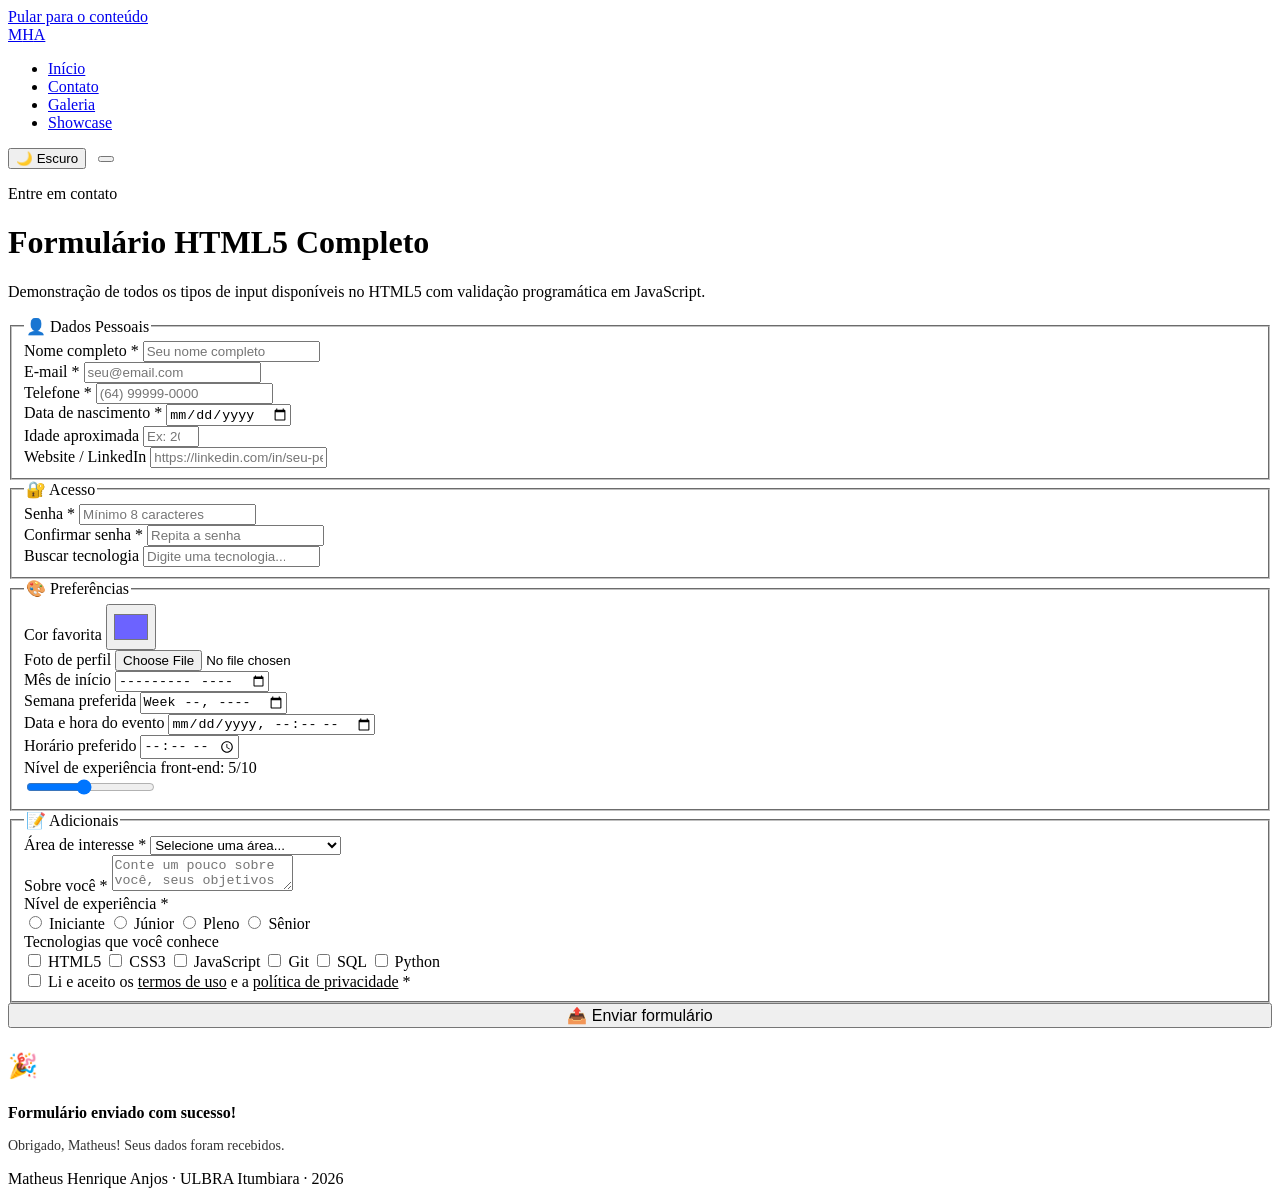
==== formulario.html @ 45758ece "Add files via upload" ====
<!DOCTYPE html>
<html lang="pt-BR">
<head>
  <meta charset="UTF-8">
  <meta name="viewport" content="width=device-width, initial-scale=1.0">
  <meta name="description" content="Formulário de contato completo — Portfólio Matheus Henrique Anjos.">
  <meta name="keywords" content="formulário, contato, HTML5, inputs, validação">
  <meta name="author" content="Matheus Henrique Anjos">
  <meta property="og:title" content="Formulário — Matheus Henrique Anjos">
  <meta property="og:description" content="Formulário HTML5 com todos os tipos de input e validação JavaScript.">
  <meta property="og:type" content="website">
  <title>Formulário — Matheus Henrique Anjos</title>
  <link rel="stylesheet" href="css/style.css">
</head>
<body>
  <a href="#main-content" class="skip-link">Pular para o conteúdo</a>

  <header>
    <nav aria-label="Navegação principal">
      <a href="index.html" class="nav-brand">M<span>H</span>A</a>
      <ul class="nav-links" role="list">
        <li><a href="index.html">Início</a></li>
        <li><a href="formulario.html">Contato</a></li>
        <li><a href="galeria.html">Galeria</a></li>
        <li><a href="showcase.html">Showcase</a></li>
      </ul>
      <div style="display:flex;gap:.75rem;align-items:center">
        <button class="theme-toggle" aria-label="Alternar tema">🌙 Escuro</button>
        <button class="nav-toggle" aria-label="Abrir menu" aria-expanded="false">
          <span></span><span></span><span></span>
        </button>
      </div>
    </nav>
  </header>

  <main id="main-content">
    <div class="section">
      <div class="section-header">
        <p class="section-tag">Entre em contato</p>
        <h1 class="section-title">Formulário HTML5 Completo</h1>
        <p style="color:var(--clr-muted);margin-top:.75rem">Demonstração de todos os tipos de input disponíveis no HTML5 com validação programática em JavaScript.</p>
      </div>

      <div class="form-wrapper">
        <!-- novalidate: desativa validação nativa; toda validação é feita via JS -->
        <form id="form-portfolio" novalidate aria-label="Formulário de cadastro completo">
          <input type="hidden" name="origem" value="portfolio-matheus-henrique">

          <!-- ── FIELDSET 1: DADOS PESSOAIS ─────────────── -->
          <fieldset>
            <legend>👤 Dados Pessoais</legend>

            <div class="form-group">
              <label for="nome">Nome completo *</label>
              <input type="text" id="nome" name="nome" placeholder="Seu nome completo"
                     required minlength="3" maxlength="80"
                     autocomplete="name" aria-required="true"
                     aria-describedby="nome-error">
              <span class="error-msg" id="nome-error" role="alert"></span>
            </div>

            <div class="form-row">
              <div class="form-group">
                <label for="email">E-mail *</label>
                <input type="email" id="email" name="email" placeholder="seu@email.com"
                       required autocomplete="email" aria-required="true"
                       aria-describedby="email-error">
                <span class="error-msg" id="email-error" role="alert"></span>
              </div>
              <div class="form-group">
                <label for="tel">Telefone *</label>
                <input type="tel" id="tel" name="tel" placeholder="(64) 99999-0000"
                       required pattern="\(\d{2}\)\s9\d{4}-\d{4}"
                       autocomplete="tel" aria-required="true"
                       aria-describedby="tel-error">
                <span class="error-msg" id="tel-error" role="alert"></span>
              </div>
            </div>

            <div class="form-row">
              <div class="form-group">
                <label for="data-nasc">Data de nascimento *</label>
                <input type="date" id="data-nasc" name="data-nasc"
                       required min="1900-01-01"
                       autocomplete="bday" aria-required="true"
                       aria-describedby="data-nasc-error">
                <span class="error-msg" id="data-nasc-error" role="alert"></span>
              </div>
              <div class="form-group">
                <label for="idade">Idade aproximada</label>
                <input type="number" id="idade" name="idade"
                       min="16" max="120" step="1" placeholder="Ex: 20"
                       aria-describedby="idade-error">
                <span class="error-msg" id="idade-error" role="alert"></span>
              </div>
            </div>

            <div class="form-group">
              <label for="website">Website / LinkedIn</label>
              <input type="url" id="website" name="website"
                     placeholder="https://linkedin.com/in/seu-perfil"
                     autocomplete="url">
            </div>
          </fieldset>

          <!-- ── FIELDSET 2: ACESSO ─────────────────────── -->
          <fieldset>
            <legend>🔐 Acesso</legend>

            <div class="form-row">
              <div class="form-group">
                <label for="senha">Senha *</label>
                <input type="password" id="senha" name="senha"
                       required minlength="8"
                       autocomplete="new-password" aria-required="true"
                       aria-describedby="senha-error"
                       placeholder="Mínimo 8 caracteres">
                <span class="error-msg" id="senha-error" role="alert"></span>
              </div>
              <div class="form-group">
                <label for="senha-conf">Confirmar senha *</label>
                <input type="password" id="senha-conf" name="senha-conf"
                       required minlength="8"
                       autocomplete="new-password" aria-required="true"
                       aria-describedby="senha-conf-error"
                       placeholder="Repita a senha">
                <span class="error-msg" id="senha-conf-error" role="alert"></span>
              </div>
            </div>

            <div class="form-group">
              <label for="busca">Buscar tecnologia</label>
              <input type="search" id="busca" name="busca"
                     list="tech-list" placeholder="Digite uma tecnologia...">
              <datalist id="tech-list">
                <option value="HTML5">
                <option value="CSS3">
                <option value="JavaScript">
                <option value="TypeScript">
                <option value="React">
                <option value="Vue.js">
                <option value="Node.js">
                <option value="Python">
              </datalist>
            </div>
          </fieldset>

          <!-- ── FIELDSET 3: PREFERÊNCIAS ──────────────── -->
          <fieldset>
            <legend>🎨 Preferências</legend>

            <div class="form-row">
              <div class="form-group">
                <label for="cor-favorita">Cor favorita</label>
                <input type="color" id="cor-favorita" name="cor-favorita"
                       value="#6c63ff" style="height:46px;padding:.3rem">
              </div>
              <div class="form-group">
                <label for="foto">Foto de perfil</label>
                <input type="file" id="foto" name="foto"
                       accept="image/jpeg,image/png,image/webp,image/gif">
              </div>
            </div>

            <div class="form-row">
              <div class="form-group">
                <label for="mes-inicio">Mês de início</label>
                <input type="month" id="mes-inicio" name="mes-inicio">
              </div>
              <div class="form-group">
                <label for="semana">Semana preferida</label>
                <input type="week" id="semana" name="semana">
              </div>
            </div>

            <div class="form-row">
              <div class="form-group">
                <label for="evento">Data e hora do evento</label>
                <input type="datetime-local" id="evento" name="evento">
              </div>
              <div class="form-group">
                <label for="horario">Horário preferido</label>
                <input type="time" id="horario" name="horario">
              </div>
            </div>

            <div class="form-group">
              <label for="experiencia-range">Nível de experiência front-end: <output id="range-out">5</output>/10</label>
              <div class="range-wrapper">
                <input type="range" id="experiencia-range" name="experiencia-range"
                       min="1" max="10" step="1" value="5"
                       oninput="document.getElementById('range-out').value=this.value"
                       aria-label="Nível de experiência de 1 a 10">
                <output id="range-out2" style="display:none"></output>
              </div>
            </div>
          </fieldset>

          <!-- ── FIELDSET 4: ADICIONAIS ─────────────────── -->
          <fieldset>
            <legend>📝 Adicionais</legend>

            <div class="form-group">
              <label for="area">Área de interesse *</label>
              <select id="area" name="area" required>
                <option value="">Selecione uma área...</option>
                <optgroup label="Desenvolvimento">
                  <option value="front-end">Front-End</option>
                  <option value="back-end">Back-End</option>
                  <option value="fullstack">Full-Stack</option>
                </optgroup>
                <optgroup label="Outros">
                  <option value="mobile">Mobile</option>
                  <option value="dados">Dados & BI</option>
                  <option value="seguranca">Segurança da Informação</option>
                </optgroup>
              </select>
            </div>

            <div class="form-group">
              <label for="bio">Sobre você *</label>
              <textarea id="bio" name="bio"
                        required minlength="20" maxlength="600"
                        placeholder="Conte um pouco sobre você, seus objetivos e experiências (mínimo 20 caracteres)..."
                        aria-required="true" aria-describedby="bio-error"></textarea>
              <span class="error-msg" id="bio-error" role="alert"></span>
            </div>

            <div class="form-group">
              <label>Nível de experiência *</label>
              <div class="checkbox-group" role="radiogroup" aria-required="true">
                <label class="checkbox-label">
                  <input type="radio" name="nivel" value="iniciante" required> Iniciante
                </label>
                <label class="checkbox-label">
                  <input type="radio" name="nivel" value="junior"> Júnior
                </label>
                <label class="checkbox-label">
                  <input type="radio" name="nivel" value="pleno"> Pleno
                </label>
                <label class="checkbox-label">
                  <input type="radio" name="nivel" value="senior"> Sênior
                </label>
              </div>
              <span class="error-msg" id="nivel-error" role="alert"></span>
            </div>

            <div class="form-group">
              <label>Tecnologias que você conhece</label>
              <div class="checkbox-group">
                <label class="checkbox-label"><input type="checkbox" name="tech" value="html"> HTML5</label>
                <label class="checkbox-label"><input type="checkbox" name="tech" value="css"> CSS3</label>
                <label class="checkbox-label"><input type="checkbox" name="tech" value="js"> JavaScript</label>
                <label class="checkbox-label"><input type="checkbox" name="tech" value="git"> Git</label>
                <label class="checkbox-label"><input type="checkbox" name="tech" value="sql"> SQL</label>
                <label class="checkbox-label"><input type="checkbox" name="tech" value="python"> Python</label>
              </div>
            </div>

            <div class="form-group">
              <label class="checkbox-label" style="align-items:flex-start;gap:.75rem;cursor:pointer">
                <input type="checkbox" id="termos" name="termos" required aria-required="true">
                <span>Li e aceito os <a href="#" style="color:var(--clr-primary)">termos de uso</a> e a <a href="#" style="color:var(--clr-primary)">política de privacidade</a> *</span>
              </label>
              <span class="error-msg" id="termos-error" role="alert"></span>
            </div>
          </fieldset>

          <button type="submit" class="btn btn-primary" style="width:100%;justify-content:center;font-size:1rem">
            📤 Enviar formulário
          </button>
        </form>

        <div class="success-msg" id="success-msg" role="status" aria-live="polite">
          <p style="font-size:1.5rem">🎉</p>
          <p><strong>Formulário enviado com sucesso!</strong></p>
          <p style="font-size:.875rem;margin-top:.5rem;opacity:.8">Obrigado, Matheus! Seus dados foram recebidos.</p>
        </div>
      </div>
    </div>
  </main>

  <footer>
    <p>Matheus Henrique Anjos · ULBRA Itumbiara · <time datetime="2026">2026</time></p>
  </footer>

  <script src="js/scripts.js"></script>
</body>
</html>
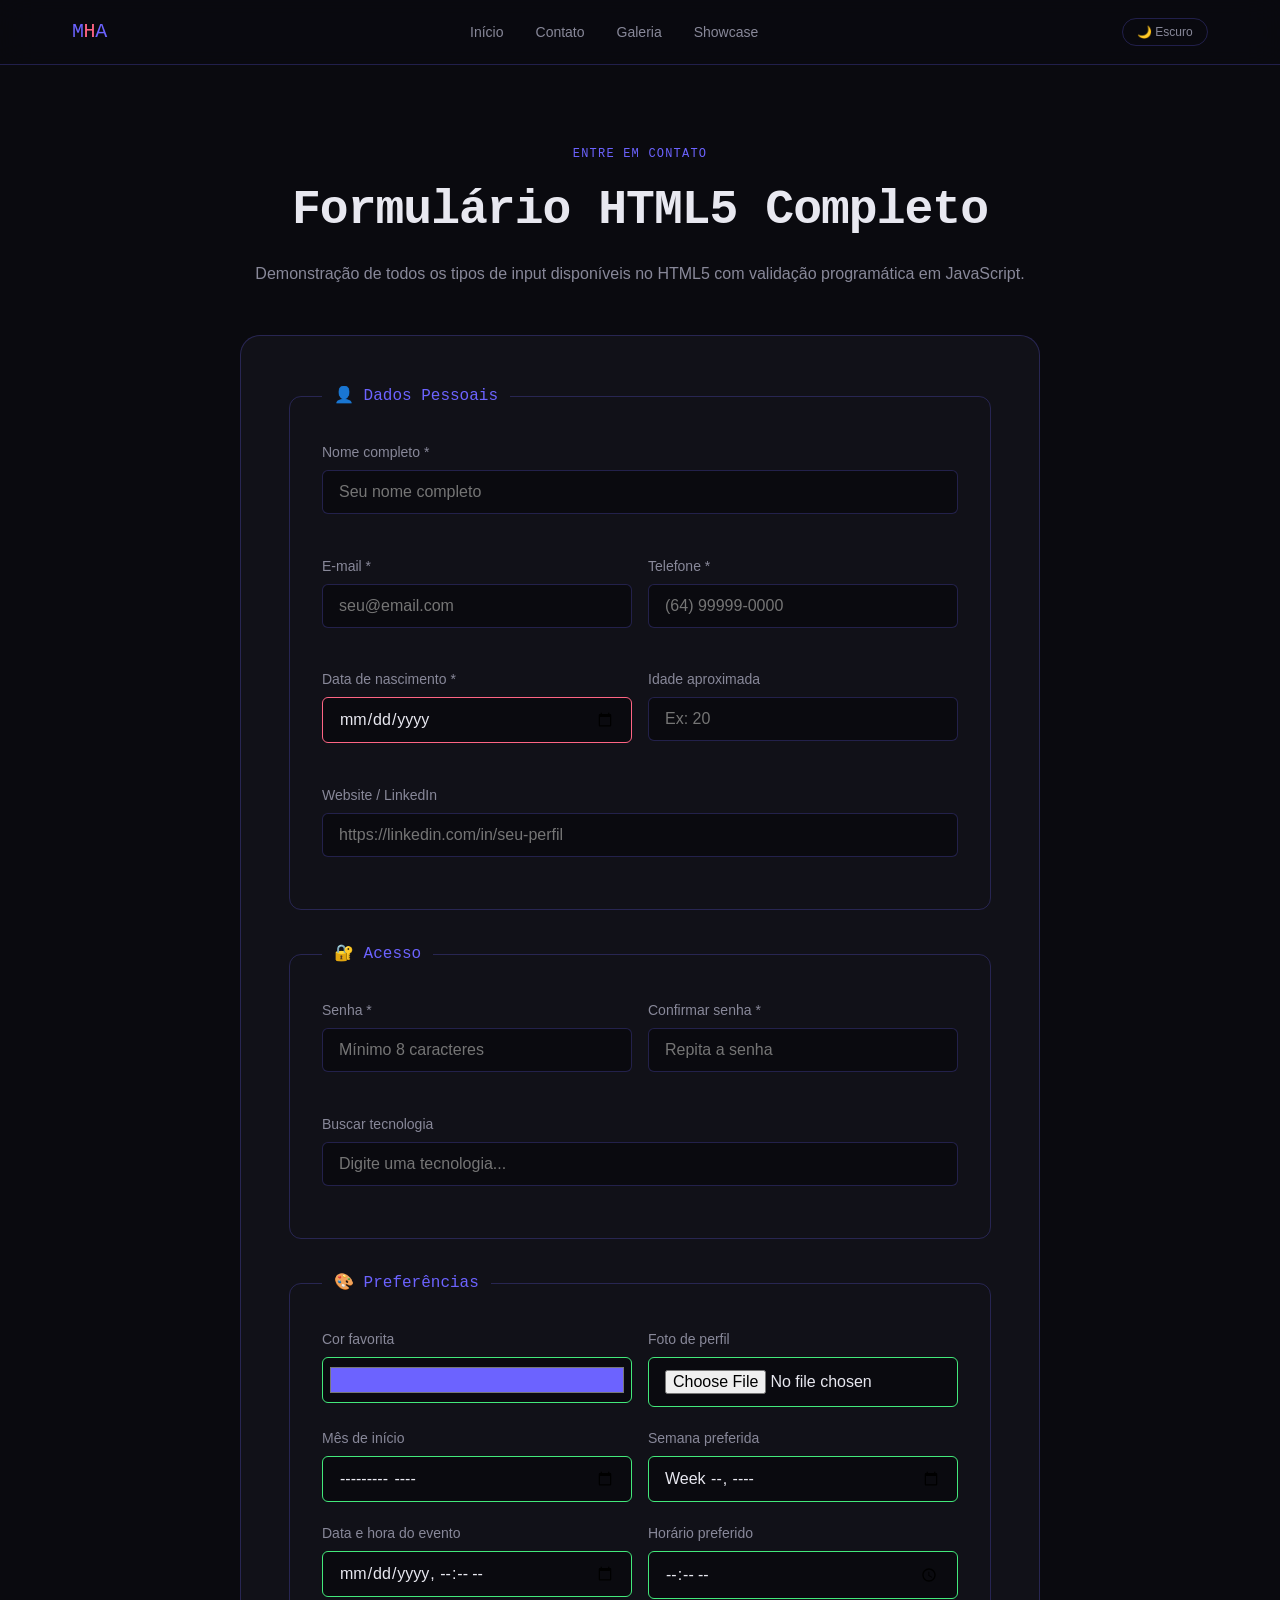
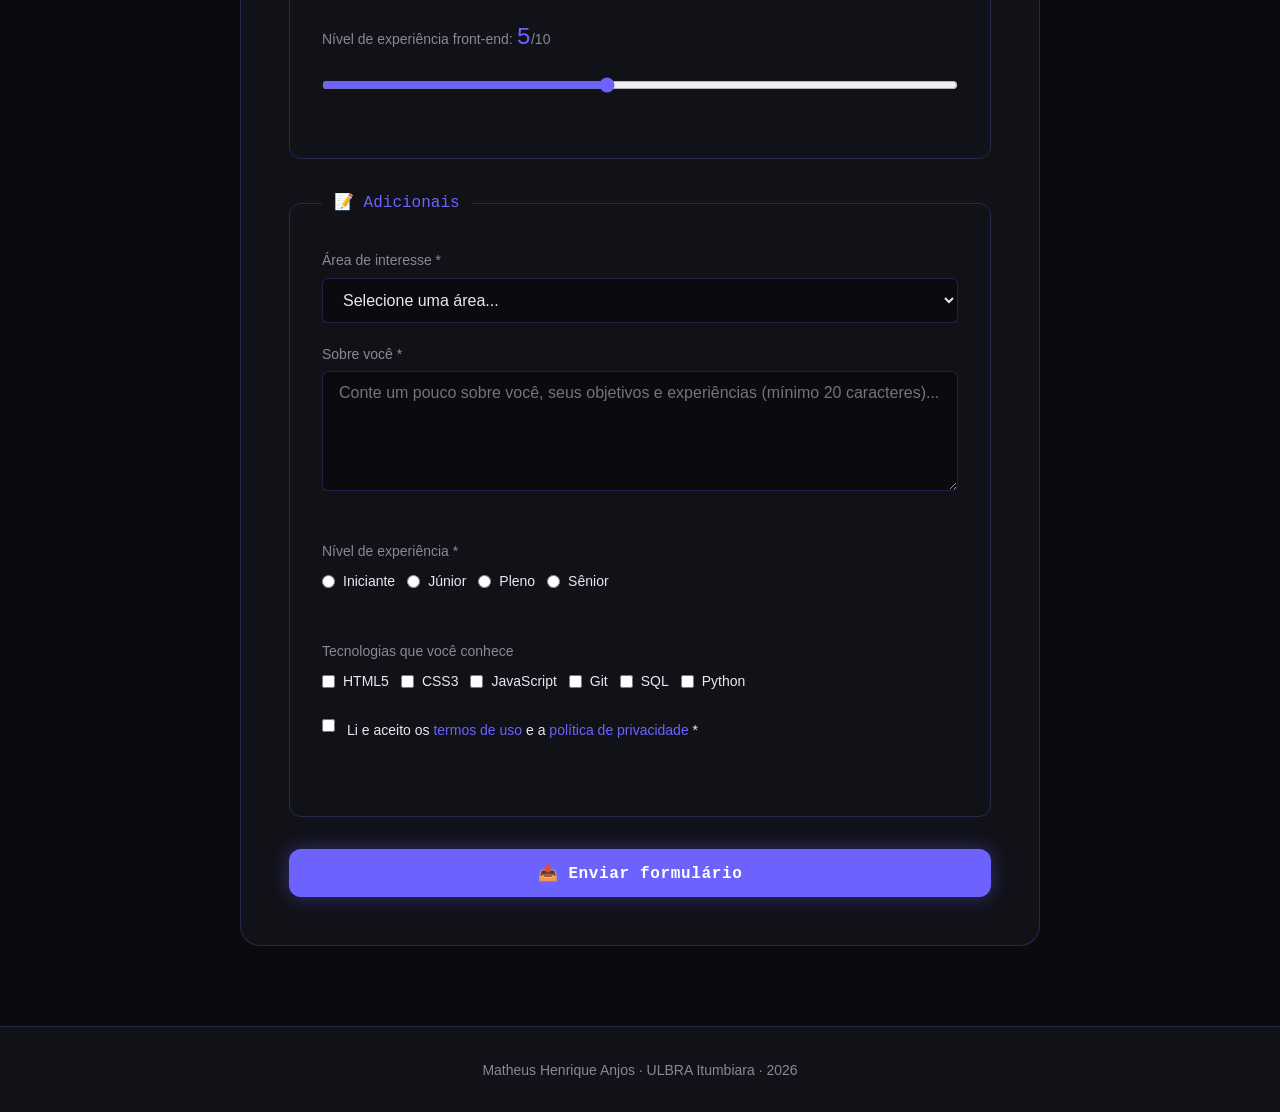
==== commit 151e69be: "Update formulario.html" ====
--- a/formulario.html
+++ b/formulario.html
@@ -10,7 +10,7 @@
   <meta property="og:description" content="Formulário HTML5 com todos os tipos de input e validação JavaScript.">
   <meta property="og:type" content="website">
   <title>Formulário — Matheus Henrique Anjos</title>
-  <link rel="stylesheet" href="css/style.css">
+  <link rel="stylesheet" href="style.css">
 </head>
 <body>
   <a href="#main-content" class="skip-link">Pular para o conteúdo</a>
@@ -286,4 +286,4 @@
 
   <script src="js/scripts.js"></script>
 </body>
-</html>+</html>
--- a/style.css
+++ b/style.css
@@ -0,0 +1,552 @@
+/* ==========================================================
+   MATHEUS HENRIQUE ANJOS
+   Portfólio · HTML5 Front-End · ULBRA Itumbiara
+   ========================================================== */
+
+/* ── RESET ─────────────────────────────────────── */
+
+*,
+*::before,
+*::after {
+  box-sizing: border-box;
+  margin: 0;
+  padding: 0;
+}
+
+html {
+  scroll-behavior: smooth;
+}
+
+img {
+  max-width: 100%;
+  display: block;
+}
+
+a {
+  text-decoration: none;
+  color: inherit;
+}
+
+/* ── VARIÁVEIS CSS (12+) ────────────────────────── */
+
+:root {
+  --clr-bg: #0a0a0f;
+  --clr-surface: #111118;
+  --clr-surface2: #1a1a26;
+  --clr-primary: #6c63ff;
+  --clr-secondary: #ff6584;
+  --clr-accent: #43e97b;
+  --clr-text: #e8e8f0;
+  --clr-muted: #888899;
+  --clr-border: rgba(108,99,255,0.25);
+  --font-display: 'Space Mono', monospace;
+  --font-body: 'DM Sans', sans-serif;
+  --fs-xs: 0.75rem;
+  --fs-sm: 0.875rem;
+  --fs-base: 1rem;
+  --fs-lg: 1.25rem;
+  --fs-xl: 1.5rem;
+  --fs-2xl: 2rem;
+  --fs-3xl: 3rem;
+  --fs-4xl: 4.5rem;
+  --shadow-sm: 0 2px 8px rgba(0,0,0,.4);
+  --shadow-md: 0 8px 32px rgba(0,0,0,.5);
+  --shadow-glow: 0 0 40px rgba(108,99,255,.35);
+  --radius-sm: 6px;
+  --radius-md: 12px;
+  --radius-lg: 20px;
+  --transition: 0.3s cubic-bezier(.4,0,.2,1);
+}
+
+/* ── GOOGLE FONTS ───────────────────────────────── */
+
+@import url('https://fonts.googleapis.com/css2?family=Space+Mono:wght@400;700&family=DM+Sans:wght@300;400;500;600&display=swap');
+
+/* ── BASE ───────────────────────────────────────── */
+
+body {
+  font-family: var(--font-body);
+  background: var(--clr-bg);
+  color: var(--clr-text);
+  line-height: 1.6;
+  min-height: 100vh;
+  overflow-x: hidden;
+}
+
+/* ── SKIP LINK ──────────────────────────────────── */
+
+.skip-link {
+  position: absolute;
+  top: -100%;
+  left: 1rem;
+  background: var(--clr-primary);
+  color: #fff;
+  padding: .5rem 1rem;
+  border-radius: 0 0 var(--radius-sm) var(--radius-sm);
+  z-index: 9999;
+  transition: top var(--transition);
+}
+
+.skip-link:focus {
+  top: 0;
+}
+
+/* ── HEADER / NAV ───────────────────────────────── */
+
+header {
+  position: sticky;
+  top: 0;
+  z-index: 100;
+  background: rgba(10,10,15,.75);
+  backdrop-filter: blur(18px) saturate(150%);
+  border-bottom: 1px solid var(--clr-border);
+}
+
+nav {
+  display: flex;
+  align-items: center;
+  justify-content: space-between;
+  max-width: 1200px;
+  margin: 0 auto;
+  padding: 1rem 2rem;
+}
+
+.nav-brand {
+  font-family: var(--font-display);
+  font-size: var(--fs-lg);
+  color: var(--clr-primary);
+  letter-spacing: -.02em;
+}
+
+.nav-brand span {
+  color: var(--clr-secondary);
+}
+
+.nav-links {
+  display: flex;
+  gap: 2rem;
+  list-style: none;
+}
+
+.nav-links a {
+  font-size: var(--fs-sm);
+  font-weight: 500;
+  color: var(--clr-muted);
+  position: relative;
+  padding-bottom: 4px;
+  transition: color var(--transition);
+}
+
+.nav-links a::after {
+  content: '';
+  position: absolute;
+  bottom: 0;
+  left: 0;
+  width: 0;
+  height: 2px;
+  background: var(--clr-primary);
+  transition: width var(--transition);
+}
+
+.nav-links a:hover {
+  color: var(--clr-text);
+}
+
+.nav-links a:hover::after,
+.nav-links a.active::after {
+  width: 100%;
+}
+
+.nav-toggle {
+  display: none;
+  flex-direction: column;
+  gap: 5px;
+  cursor: pointer;
+  background: none;
+  border: none;
+}
+
+.nav-toggle span {
+  display: block;
+  width: 24px;
+  height: 2px;
+  background: var(--clr-text);
+  border-radius: 2px;
+  transition: var(--transition);
+}
+
+.nav-toggle.open span:nth-child(1) { transform: translateY(7px) rotate(45deg); }
+.nav-toggle.open span:nth-child(2) { opacity: 0; }
+.nav-toggle.open span:nth-child(3) { transform: translateY(-7px) rotate(-45deg); }
+
+/* ── BOTÕES ─────────────────────────────────────── */
+
+.btn {
+  display: inline-flex;
+  align-items: center;
+  gap: .5rem;
+  padding: .75rem 1.75rem;
+  border-radius: var(--radius-md);
+  font-family: var(--font-display);
+  font-size: var(--fs-sm);
+  font-weight: 700;
+  letter-spacing: .04em;
+  border: 2px solid transparent;
+  cursor: pointer;
+  transition: var(--transition);
+}
+
+.btn-primary {
+  background: var(--clr-primary);
+  color: #fff;
+  box-shadow: 0 0 20px rgba(108,99,255,.4);
+}
+
+.btn-primary:hover {
+  background: #5550e0;
+  box-shadow: 0 0 35px rgba(108,99,255,.7);
+  transform: translateY(-2px);
+}
+
+.btn-outline {
+  background: transparent;
+  color: var(--clr-primary);
+  border-color: var(--clr-primary);
+}
+
+.btn-outline:hover {
+  background: rgba(108,99,255,.1);
+  transform: translateY(-2px);
+}
+
+/* ── CARDS (GRID) ───────────────────────────────── */
+
+.cards-grid {
+  display: grid;
+  grid-template-columns: repeat(auto-fit, minmax(260px, 1fr));
+  gap: 1.5rem;
+}
+
+.card {
+  background: var(--clr-surface);
+  border: 1px solid var(--clr-border);
+  border-radius: var(--radius-lg);
+  padding: 2rem;
+  transition: var(--transition);
+  position: relative;
+  overflow: hidden;
+}
+
+.card::before {
+  content: '';
+  position: absolute;
+  top: 0;
+  left: 0;
+  right: 0;
+  height: 3px;
+  background: linear-gradient(90deg, var(--clr-primary), var(--clr-secondary));
+  opacity: 0;
+  transition: opacity var(--transition);
+}
+
+.card:hover {
+  transform: translateY(-6px);
+  box-shadow: var(--shadow-glow);
+  border-color: var(--clr-primary);
+}
+
+.card:hover::before {
+  opacity: 1;
+}
+
+.card-icon {
+  font-size: 2rem;
+  margin-bottom: 1rem;
+}
+
+.card h3 {
+  font-family: var(--font-display);
+  font-size: var(--fs-base);
+  margin-bottom: .5rem;
+  color: var(--clr-text);
+}
+
+.card p {
+  font-size: var(--fs-sm);
+  color: var(--clr-muted);
+}
+
+/* ── HERO (FLEXBOX) ─────────────────────────────── */
+
+.hero {
+  display: flex;
+  align-items: center;
+  justify-content: space-between;
+  gap: 3rem;
+  max-width: 1200px;
+  margin: 0 auto;
+  padding: 6rem 2rem 4rem;
+  min-height: calc(100vh - 70px);
+}
+
+.hero-content {
+  flex: 1;
+}
+
+.hero-badge {
+  display: inline-flex;
+  align-items: center;
+  gap: .5rem;
+  background: rgba(108,99,255,.15);
+  border: 1px solid var(--clr-primary);
+  color: var(--clr-primary);
+  border-radius: 999px;
+  padding: .3rem 1rem;
+  font-size: var(--fs-xs);
+  font-family: var(--font-display);
+  margin-bottom: 1.5rem;
+}
+
+.hero h1 {
+  font-family: var(--font-display);
+  font-size: clamp(var(--fs-2xl), 6vw, var(--fs-4xl));
+  line-height: 1.1;
+  letter-spacing: -.03em;
+  margin-bottom: 1.5rem;
+}
+
+.hero h1 .accent { color: var(--clr-primary); }
+.hero h1 .accent2 { color: var(--clr-secondary); }
+
+.hero p {
+  font-size: var(--fs-lg);
+  color: var(--clr-muted);
+  max-width: 520px;
+  margin-bottom: 2.5rem;
+}
+
+.hero-actions {
+  display: flex;
+  gap: 1rem;
+  flex-wrap: wrap;
+}
+
+.hero-visual {
+  flex: 0 0 380px;
+  display: flex;
+  align-items: center;
+  justify-content: center;
+}
+
+.hero-avatar {
+  width: 280px;
+  height: 280px;
+  border-radius: 50%;
+  background: linear-gradient(135deg, var(--clr-primary), var(--clr-secondary));
+  display: flex;
+  align-items: center;
+  justify-content: center;
+  font-family: var(--font-display);
+  font-size: 6rem;
+  box-shadow: var(--shadow-glow);
+  animation: float 4s ease-in-out infinite;
+}
+
+@keyframes float {
+  0%, 100% { transform: translateY(0); }
+  50% { transform: translateY(-16px); }
+}
+
+/* ── PROGRESS / METER / DETAILS ─────────────────── */
+
+progress {
+  width: 100%;
+  height: 6px;
+  border-radius: 999px;
+  margin-top: 2rem;
+  overflow: hidden;
+  border: none;
+  background: var(--clr-surface2);
+}
+
+progress::-webkit-progress-bar { background: var(--clr-surface2); border-radius: 999px; }
+progress::-webkit-progress-value { background: linear-gradient(90deg, var(--clr-primary), var(--clr-secondary)); border-radius: 999px; }
+progress::-moz-progress-bar { background: linear-gradient(90deg, var(--clr-primary), var(--clr-secondary)); border-radius: 999px; }
+
+meter { width: 100%; height: 10px; border: none; border-radius: 999px; overflow: hidden; }
+meter::-webkit-meter-bar { background: var(--clr-surface2); border-radius: 999px; border: none; }
+meter::-webkit-meter-optimum-value { background: var(--clr-accent); border-radius: 999px; }
+
+details { background: var(--clr-surface); border: 1px solid var(--clr-border); border-radius: var(--radius-md); overflow: hidden; margin-bottom: 1rem; }
+summary { padding: 1.25rem 1.5rem; cursor: pointer; font-weight: 600; list-style: none; display: flex; justify-content: space-between; align-items: center; transition: background var(--transition); }
+summary::after { content: '+'; font-size: 1.25rem; color: var(--clr-primary); }
+details[open] summary::after { content: '−'; }
+summary:hover { background: var(--clr-surface2); }
+.details-body { padding: 1rem 1.5rem 1.5rem; color: var(--clr-muted); }
+
+/* ── LAYOUT DE SEÇÃO ────────────────────────────── */
+
+.section {
+  max-width: 1200px;
+  margin: 0 auto;
+  padding: 5rem 2rem;
+}
+
+.section-header {
+  text-align: center;
+  margin-bottom: 3rem;
+}
+
+.section-tag {
+  font-family: var(--font-display);
+  font-size: var(--fs-xs);
+  color: var(--clr-primary);
+  letter-spacing: .1em;
+  text-transform: uppercase;
+  margin-bottom: .5rem;
+}
+
+.section-title {
+  font-family: var(--font-display);
+  font-size: clamp(var(--fs-xl), 4vw, var(--fs-3xl));
+  letter-spacing: -.02em;
+}
+
+.sidebar-metrics { background: var(--clr-surface); border: 1px solid var(--clr-border); border-radius: var(--radius-lg); padding: 2rem; }
+.sidebar-metrics h3 { font-family: var(--font-display); font-size: var(--fs-base); margin-bottom: 1.5rem; color: var(--clr-primary); }
+.metric-item { margin-bottom: 1.25rem; }
+.metric-label { display: flex; justify-content: space-between; font-size: var(--fs-sm); margin-bottom: .4rem; color: var(--clr-muted); }
+.metric-label strong { color: var(--clr-text); }
+
+footer { background: var(--clr-surface); border-top: 1px solid var(--clr-border); text-align: center; padding: 2rem; color: var(--clr-muted); font-size: var(--fs-sm); }
+footer a { color: var(--clr-primary); }
+
+/* ── FORMULÁRIOS ────────────────────────────────── */
+
+.form-wrapper { max-width: 800px; margin: 0 auto; background: var(--clr-surface); border: 1px solid var(--clr-border); border-radius: var(--radius-lg); padding: 3rem; }
+fieldset { border: 1px solid var(--clr-border); border-radius: var(--radius-md); padding: 2rem; margin-bottom: 2rem; }
+legend { font-family: var(--font-display); color: var(--clr-primary); font-size: var(--fs-base); padding: 0 .75rem; }
+.form-group { margin-bottom: 1.25rem; }
+label { display: block; margin-bottom: .4rem; font-size: var(--fs-sm); color: var(--clr-muted); font-weight: 500; }
+
+input, select, textarea {
+  width: 100%;
+  padding: .75rem 1rem;
+  background: var(--clr-bg);
+  border: 1px solid var(--clr-border);
+  border-radius: var(--radius-sm);
+  color: var(--clr-text);
+  font-family: var(--font-body);
+  font-size: var(--fs-base);
+  outline: none;
+  transition: border-color var(--transition), box-shadow var(--transition);
+}
+
+input:focus, select:focus, textarea:focus { border-color: var(--clr-primary); box-shadow: 0 0 0 3px rgba(108,99,255,.2); }
+input:invalid:not(:placeholder-shown) { border-color: var(--clr-secondary); }
+input:valid:not(:placeholder-shown)   { border-color: var(--clr-accent); }
+textarea { resize: vertical; min-height: 120px; }
+select option { background: var(--clr-surface); }
+.error-msg { display: block; font-size: var(--fs-xs); color: var(--clr-secondary); margin-top: .3rem; min-height: 1rem; }
+.form-row { display: grid; grid-template-columns: 1fr 1fr; gap: 1rem; }
+.checkbox-group { display: flex; flex-wrap: wrap; gap: .75rem; margin-top: .5rem; }
+.checkbox-label { display: flex; align-items: center; gap: .5rem; font-size: var(--fs-sm); cursor: pointer; color: var(--clr-text); }
+input[type=checkbox], input[type=radio] { width: auto; accent-color: var(--clr-primary); }
+.success-msg { display: none; background: rgba(67,233,123,.1); border: 1px solid var(--clr-accent); border-radius: var(--radius-md); padding: 1.5rem; text-align: center; color: var(--clr-accent); margin-top: 1.5rem; }
+
+/* ── MÍDIA E CANVAS GERAL ────────────────────────── */
+
+.media-block { background: var(--clr-surface); border: 1px solid var(--clr-border); border-radius: var(--radius-lg); padding: 2rem; margin-bottom: 2rem; }
+.media-block h2 { font-family: var(--font-display); color: var(--clr-primary); font-size: var(--fs-lg); margin-bottom: 1rem; }
+video, audio { width: 100%; border-radius: var(--radius-md); background: #000; }
+.canvas-controls { display: flex; gap: .75rem; flex-wrap: wrap; margin-bottom: 1rem; }
+canvas { display: block; border-radius: var(--radius-md); border: 1px solid var(--clr-border); background: transparent; cursor: pointer; }
+.api-result { background: var(--clr-bg); border: 1px solid var(--clr-border); border-radius: var(--radius-sm); padding: 1rem; margin-top: 1rem; font-family: var(--font-display); font-size: var(--fs-sm); color: var(--clr-accent); min-height: 3rem; }
+
+.drop-zone { border: 2px dashed var(--clr-border); border-radius: var(--radius-md); padding: 2rem; text-align: center; color: var(--clr-muted); transition: var(--transition); min-height: 100px; display: flex; align-items: center; justify-content: center; }
+.drop-zone.dragover { border-color: var(--clr-primary); background: rgba(108,99,255,.1); color: var(--clr-primary); }
+.drag-item { display: inline-block; background: var(--clr-primary); color: #fff; padding: .75rem 1.5rem; border-radius: var(--radius-md); cursor: grab; font-family: var(--font-display); font-size: var(--fs-sm); user-select: none; margin-bottom: 1rem; }
+.drag-item:active { cursor: grabbing; }
+.drag-drop-wrapper { display: grid; grid-template-columns: 1fr 1fr; gap: 1rem; }
+
+/* ── BLOCKS SHOWCASE ────────────────────────────── */
+
+.showcase-grid { display: grid; grid-template-columns: repeat(auto-fit, minmax(320px, 1fr)); gap: 1.5rem; }
+.showcase-block { background: var(--clr-surface); border: 1px solid var(--clr-border); border-radius: var(--radius-lg); padding: 1.75rem; border-top: 3px solid transparent; }
+.showcase-block:nth-child(1) { border-top-color: var(--clr-primary); }
+.showcase-block:nth-child(2) { border-top-color: var(--clr-secondary); }
+.showcase-block:nth-child(3) { border-top-color: var(--clr-accent); }
+.showcase-block:nth-child(4) { border-top-color: #f7971e; }
+.showcase-block:nth-child(5) { border-top-color: #00b4d8; }
+.showcase-block:nth-child(6) { border-top-color: #e040fb; }
+.showcase-block:nth-child(7) { border-top-color: #ff6b6b; }
+.showcase-block:nth-child(8) { border-top-color: #06d6a0; }
+.showcase-block:nth-child(9) { border-top-color: #ffd166; }
+.showcase-block:nth-child(10) { border-top-color: #a8dadc; }
+.showcase-block h2 { font-family: var(--font-display); font-size: var(--fs-base); color: var(--clr-primary); margin-bottom: 1rem; }
+
+/* ── COMPONENTES TABELAS E DIALOGS ───────────────── */
+
+table { width: 100%; border-collapse: collapse; font-size: var(--fs-sm); }
+caption { font-family: var(--font-display); color: var(--clr-primary); margin-bottom: .75rem; text-align: left; font-size: var(--fs-base); }
+th, td { padding: .75rem 1rem; text-align: left; border-bottom: 1px solid var(--clr-border); }
+thead th { background: rgba(108,99,255,.15); color: var(--clr-primary); font-weight: 600; }
+tfoot td { color: var(--clr-muted); font-style: italic; }
+
+dialog { background: var(--clr-surface); border: 1px solid var(--clr-primary); border-radius: var(--radius-lg); padding: 2.5rem; color: var(--clr-text); max-width: 480px; width: 90%; }
+dialog::backdrop { background: rgba(0,0,0,.75); backdrop-filter: blur(4px); }
+dialog h3 { font-family: var(--font-display); color: var(--clr-primary); margin-bottom: 1rem; }
+
+/* ── TEXTO SEMÂNTICO E MARCAÇÃO ──────────────────── */
+
+code { font-family: var(--font-display); background: rgba(108,99,255,.15); color: var(--clr-primary); padding: .15rem .4rem; border-radius: 4px; font-size: .85em; }
+mark { background: rgba(255,101,132,.25); color: var(--clr-secondary); border-radius: 3px; padding: 0 .2rem; }
+del { color: var(--clr-muted); }
+ins { color: var(--clr-accent); text-decoration: none; }
+kbd { background: var(--clr-surface2); border: 1px solid var(--clr-border); border-radius: 4px; padding: .1rem .4rem; font-family: var(--font-display); font-size: .85em; }
+abbr { border-bottom: 1px dotted var(--clr-primary); cursor: help; }
+blockquote { border-left: 3px solid var(--clr-primary); padding-left: 1.25rem; color: var(--clr-muted); font-style: italic; margin: 1rem 0; }
+
+.showcase-block ul, .showcase-block ol { padding-left: 1.25rem; color: var(--clr-muted); font-size: var(--fs-sm); display: flex; flex-direction: column; gap: .3rem; }
+dl { font-size: var(--fs-sm); }
+dt { color: var(--clr-primary); font-weight: 600; margin-top: .5rem; }
+dd { color: var(--clr-muted); padding-left: 1rem; }
+.range-wrapper { display: flex; align-items: center; gap: 1rem; }
+input[type=range] { flex: 1; accent-color: var(--clr-primary); }
+output { font-family: var(--font-display); font-size: var(--fs-xl); color: var(--clr-primary); min-width: 3ch; text-align: center; }
+
+/* ── RESPONSIVIDADE (MEDIA QUERIES) ──────────────── */
+
+@media (max-width: 768px) {
+  .nav-links { display: none; flex-direction: column; position: fixed; top: 70px; left: 0; right: 0; background: rgba(10,10,15,.97); padding: 2rem; gap: 1.5rem; border-bottom: 1px solid var(--clr-border); z-index: 99; }
+  .nav-links.open { display: flex; }
+  .nav-toggle { display: flex; }
+  .hero { flex-direction: column; padding-top: 3rem; text-align: center; min-height: auto; }
+  .hero p { margin-inline: auto; }
+  .hero-actions { justify-content: center; }
+  .hero-visual { order: -1; }
+  .hero-avatar { width: 180px; height: 180px; font-size: 4rem; }
+  .form-row { grid-template-columns: 1fr; }
+  .drag-drop-wrapper { grid-template-columns: 1fr; }
+  .form-wrapper { padding: 1.5rem; }
+}
+
+/* ── CUSTOM SCROLLBAR ────────────────────────────── */
+
+::-webkit-scrollbar { width: 6px; }
+::-webkit-scrollbar-track { background: var(--clr-bg); }
+::-webkit-scrollbar-thumb { background: var(--clr-primary); border-radius: 999px; }
+
+/* ── CORES DO MODO CLARO ────────────────────────── */
+
+body.light-mode {
+  --clr-bg: #f0f0f8;
+  --clr-surface: #ffffff;
+  --clr-surface2: #e8e8f4;
+  --clr-text: #1a1a2e;
+  --clr-muted: #555566;
+  --clr-border: rgba(108,99,255,.2);
+}
+
+.theme-toggle { background: none; border: 1px solid var(--clr-border); border-radius: 999px; padding: .4rem .9rem; color: var(--clr-muted); cursor: pointer; font-size: var(--fs-xs); transition: var(--transition); }
+.theme-toggle:hover { border-color: var(--clr-primary); color: var(--clr-primary); }
